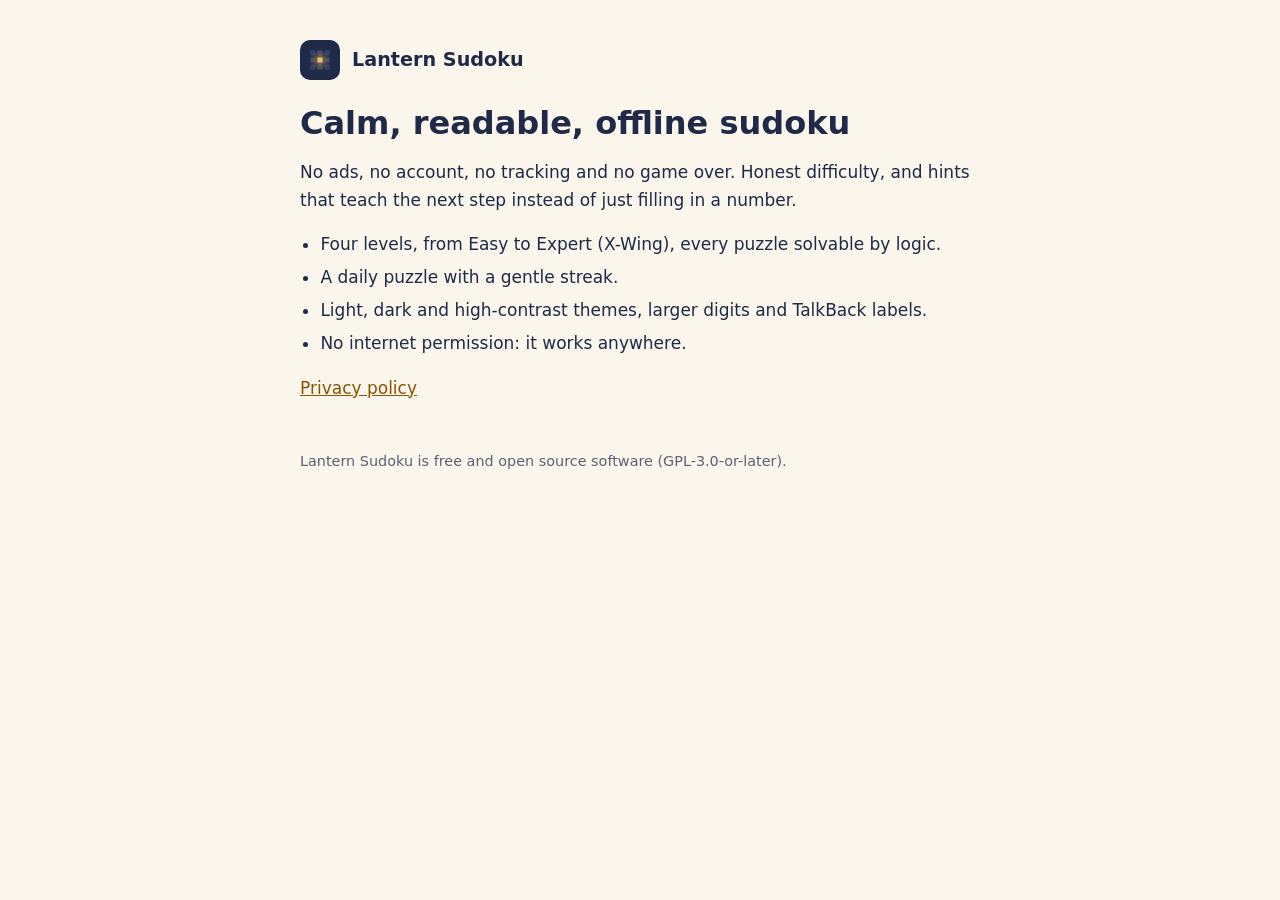
==== site/index.html @ 8b6ee81c "docs(site): privacy policy and home page for GitHub Pages site/privacy/index.html per ADR-009: no da" ====
<!doctype html>
<html lang="en">
<head>
  <meta charset="utf-8">
  <meta name="viewport" content="width=device-width, initial-scale=1">
  <title>Lantern Sudoku</title>
  <link rel="stylesheet" href="style.css">
  <link rel="icon" href="icon.svg">
</head>
<body>
<main>
  <a class="brand" href="./"><img src="icon.svg" alt=""> Lantern Sudoku</a>
  <h1>Calm, readable, offline sudoku</h1>
  <p>No ads, no account, no tracking and no game over. Honest difficulty, and hints that teach the next step instead of just filling in a number.</p>
  <ul>
    <li>Four levels, from Easy to Expert (X-Wing), every puzzle solvable by logic.</li>
    <li>A daily puzzle with a gentle streak.</li>
    <li>Light, dark and high-contrast themes, larger digits and TalkBack labels.</li>
    <li>No internet permission: it works anywhere.</li>
  </ul>
  <p><a href="privacy/">Privacy policy</a></p>
  <footer>Lantern Sudoku is free and open source software (GPL-3.0-or-later).</footer>
</main>
</body>
</html>
---- site/style.css ----
/* SPDX-License-Identifier: GPL-3.0-or-later */
/* Lantern Sudoku site: paper and ink, amber accent (design tokens, light and dark). */
:root { --accent: #8A5300; --ink: #1E2A47; --muted: #5A6176; --bg: #FBF6EC; --card: #F3EADB; --line: #E4D7BE; }
@media (prefers-color-scheme: dark) {
  :root { --accent: #F4BE63; --ink: #ECE6DA; --muted: #A8A396; --bg: #14161D; --card: #1D2029; --line: #2E3342; }
}
* { box-sizing: border-box; }
body { margin: 0; background: var(--bg); color: var(--ink); font: 17px/1.6 system-ui, -apple-system, "Segoe UI", Roboto, sans-serif; }
main { max-width: 720px; margin: 0 auto; padding: 40px 20px 64px; }
a { color: var(--accent); }
h1 { font-size: 2rem; line-height: 1.2; margin: 0 0 8px; }
h2 { font-size: 1.15rem; margin: 32px 0 8px; }
.muted { color: var(--muted); }
.card { background: var(--card); border: 1px solid var(--line); border-radius: 16px; padding: 20px 24px; margin: 24px 0; }
.brand { display: flex; align-items: center; gap: 12px; margin-bottom: 24px; font-weight: 700; font-size: 1.2rem; text-decoration: none; color: var(--ink); }
.brand img { width: 40px; height: 40px; border-radius: 10px; }
ul { padding-left: 1.2em; }
li { margin: 6px 0; }
footer { margin-top: 48px; font-size: 0.9rem; color: var(--muted); }
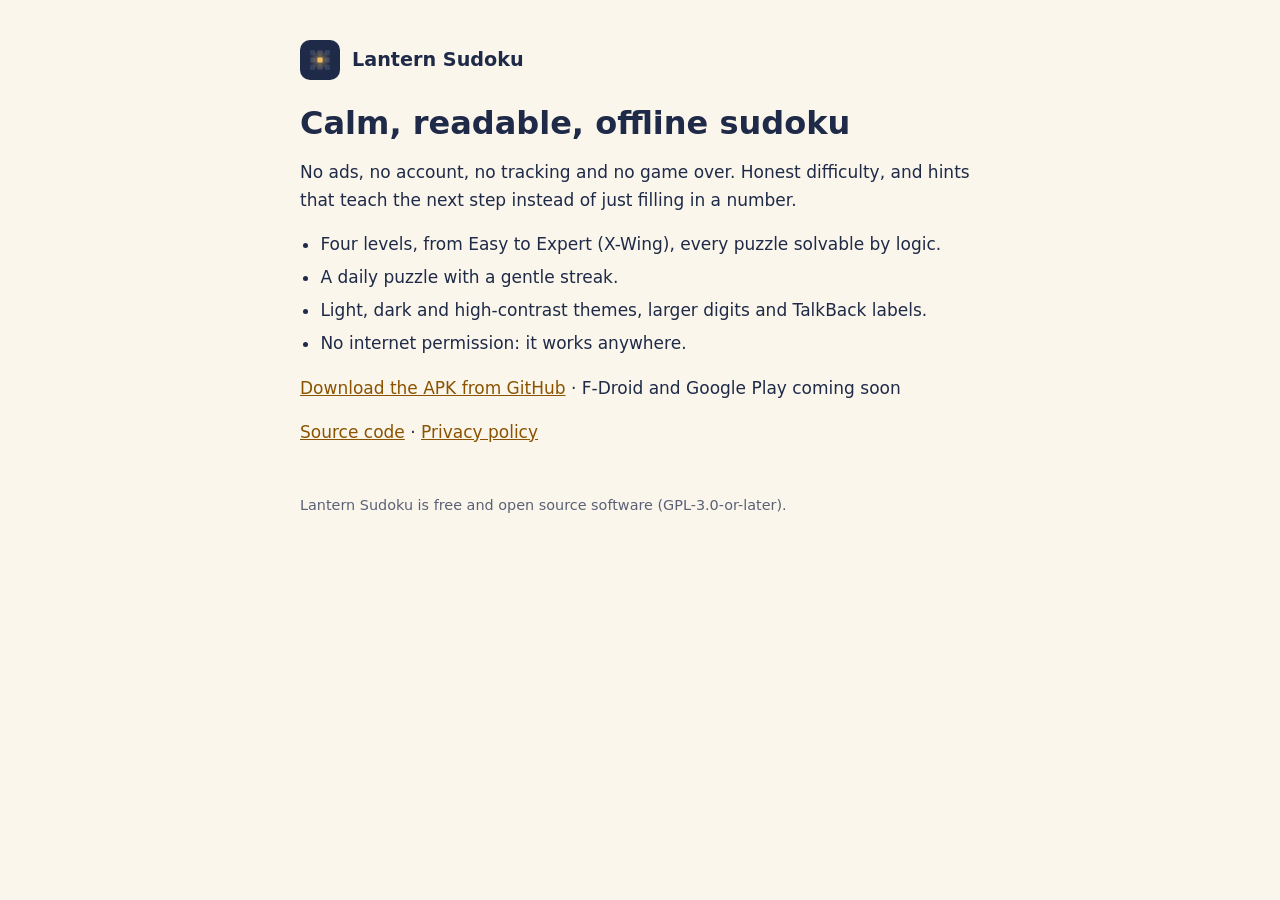
==== commit 078080c8: "docs: public README, CONTRIBUTING and site links - README: what the app is, screenshots, install cha" ====
--- a/site/index.html
+++ b/site/index.html
@@ -18,7 +18,8 @@
     <li>Light, dark and high-contrast themes, larger digits and TalkBack labels.</li>
     <li>No internet permission: it works anywhere.</li>
   </ul>
-  <p><a href="privacy/">Privacy policy</a></p>
+  <p><a href="https://github.com/ukpratik/lantern-sudoku/releases">Download the APK from GitHub</a> · F-Droid and Google Play coming soon</p>
+  <p><a href="https://github.com/ukpratik/lantern-sudoku">Source code</a> · <a href="privacy/">Privacy policy</a></p>
   <footer>Lantern Sudoku is free and open source software (GPL-3.0-or-later).</footer>
 </main>
 </body>
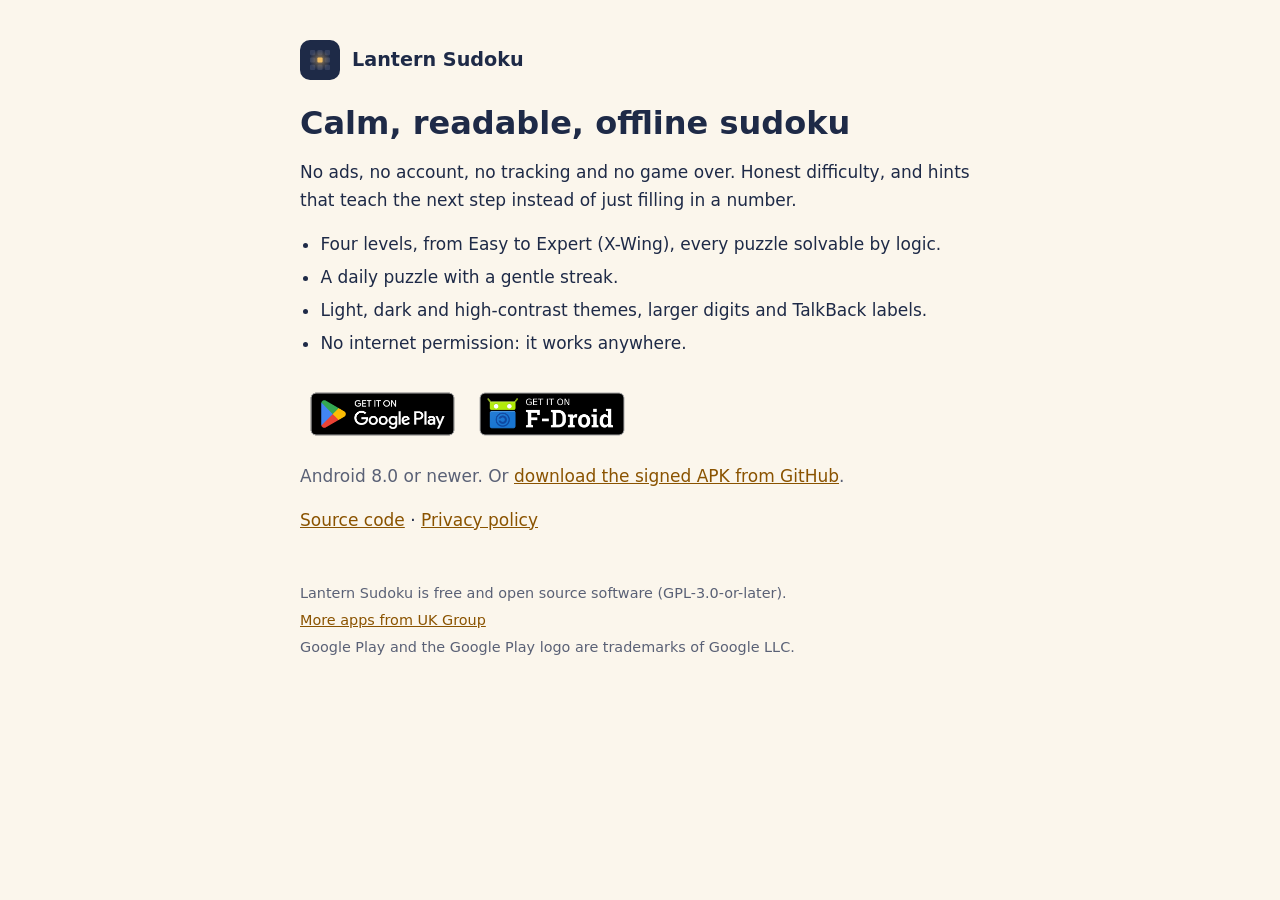
==== commit ff7b1bd4: "docs(site): store badges, SEO tags, sitemap and live install status F-Droid and Google Play are both" ====
--- a/site/index.html
+++ b/site/index.html
@@ -3,9 +3,60 @@
 <head>
   <meta charset="utf-8">
   <meta name="viewport" content="width=device-width, initial-scale=1">
-  <title>Lantern Sudoku</title>
+  <title>Lantern Sudoku – Calm Offline Sudoku with Hints That Teach (Android)</title>
+  <meta name="description" content="A calm, classic sudoku for Android with hints that teach the next technique, honest difficulty, a daily puzzle and high-contrast themes. No ads, no account, no permissions. Free and open source.">
+  <link rel="canonical" href="https://ukpratik.github.io/lantern-sudoku/">
+  <link rel="icon" href="icon.svg" type="image/svg+xml">
+  <link rel="icon" href="icon-512.png" type="image/png" sizes="512x512">
+  <link rel="apple-touch-icon" href="icon-512.png">
   <link rel="stylesheet" href="style.css">
-  <link rel="icon" href="icon.svg">
+
+  <meta property="og:type" content="website">
+  <meta property="og:site_name" content="Lantern Sudoku">
+  <meta property="og:title" content="Lantern Sudoku – calm offline sudoku with hints that teach">
+  <meta property="og:description" content="Hints that explain the technique, honest difficulty, a daily puzzle. No ads, no game over, no permissions.">
+  <meta property="og:url" content="https://ukpratik.github.io/lantern-sudoku/">
+  <meta property="og:image" content="https://ukpratik.github.io/lantern-sudoku/og.png">
+  <meta property="og:image:type" content="image/png">
+  <meta property="og:image:width" content="1200">
+  <meta property="og:image:height" content="630">
+  <meta property="og:image:alt" content="Lantern Sudoku: calm sudoku with hints that teach. No ads. Fully offline.">
+
+  <meta name="twitter:card" content="summary_large_image">
+  <meta name="twitter:title" content="Lantern Sudoku – calm offline sudoku with hints that teach">
+  <meta name="twitter:description" content="Honest difficulty, daily puzzle, high-contrast themes. No ads, no permissions. Open source.">
+  <meta name="twitter:image" content="https://ukpratik.github.io/lantern-sudoku/og.png">
+  <meta name="twitter:image:alt" content="Lantern Sudoku: calm sudoku with hints that teach. No ads. Fully offline.">
+
+  <script type="application/ld+json">
+  {
+    "@context": "https://schema.org",
+    "@type": ["MobileApplication", "VideoGame"],
+    "name": "Lantern Sudoku",
+    "alternateName": "Lantern Sudoku: Learn & Unwind",
+    "description": "Calm offline sudoku with hints that teach the next technique, honest difficulty and a daily puzzle.",
+    "operatingSystem": "Android 8.0 or later",
+    "applicationCategory": "GameApplication",
+    "genre": ["Puzzle", "Logic"],
+    "gamePlatform": "Android",
+    "playMode": "SinglePlayer",
+    "url": "https://ukpratik.github.io/lantern-sudoku/",
+    "image": "https://ukpratik.github.io/lantern-sudoku/og.png",
+    "installUrl": "https://play.google.com/store/apps/details?id=io.github.ukpratik.lanternsudoku.play",
+    "sameAs": [
+      "https://play.google.com/store/apps/details?id=io.github.ukpratik.lanternsudoku.play",
+      "https://f-droid.org/packages/io.github.ukpratik.lanternsudoku/",
+      "https://github.com/ukpratik/lantern-sudoku"
+    ],
+    "accessibilityFeature": ["highContrastDisplay", "largePrint"],
+    "accessibilityControl": ["fullTouchControl"],
+    "license": "https://www.gnu.org/licenses/gpl-3.0.html",
+    "isAccessibleForFree": true,
+    "offers": { "@type": "Offer", "price": "0", "priceCurrency": "USD" },
+    "publisher": { "@type": "Organization", "name": "UK Group", "url": "https://ukpratik.github.io/awesomeaiapplications/" },
+    "author": { "@type": "Organization", "name": "UK Group" }
+  }
+  </script>
 </head>
 <body>
 <main>
@@ -18,9 +69,17 @@
     <li>Light, dark and high-contrast themes, larger digits and TalkBack labels.</li>
     <li>No internet permission: it works anywhere.</li>
   </ul>
-  <p><a href="https://github.com/ukpratik/lantern-sudoku/releases">Download the APK from GitHub</a> · F-Droid and Google Play coming soon</p>
+  <p class="badges">
+    <a href="https://play.google.com/store/apps/details?id=io.github.ukpratik.lanternsudoku.play&amp;utm_source=website&amp;utm_medium=badge"><img src="badge-google-play.png" alt="Get it on Google Play" width="646" height="250"></a>
+    <a href="https://f-droid.org/packages/io.github.ukpratik.lanternsudoku/"><img src="badge-fdroid.png" alt="Get it on F-Droid" width="646" height="250"></a>
+  </p>
+  <p class="muted">Android 8.0 or newer. Or <a href="https://github.com/ukpratik/lantern-sudoku/releases">download the signed APK from GitHub</a>.</p>
   <p><a href="https://github.com/ukpratik/lantern-sudoku">Source code</a> · <a href="privacy/">Privacy policy</a></p>
-  <footer>Lantern Sudoku is free and open source software (GPL-3.0-or-later).</footer>
+  <footer>
+    <p>Lantern Sudoku is free and open source software (GPL-3.0-or-later).</p>
+    <p><a href="https://ukpratik.github.io/awesomeaiapplications/">More apps from UK Group</a></p>
+    <p>Google Play and the Google Play logo are trademarks of Google LLC.</p>
+  </footer>
 </main>
 </body>
 </html>
--- a/site/style.css
+++ b/site/style.css
@@ -17,3 +17,7 @@
 ul { padding-left: 1.2em; }
 li { margin: 6px 0; }
 footer { margin-top: 48px; font-size: 0.9rem; color: var(--muted); }
+.badges { display: flex; flex-wrap: wrap; align-items: center; gap: 4px; margin: 24px 0 4px; }
+.badges a { display: inline-block; line-height: 0; }
+.badges img { width: auto; height: 64px; }
+footer p { margin: 4px 0; }
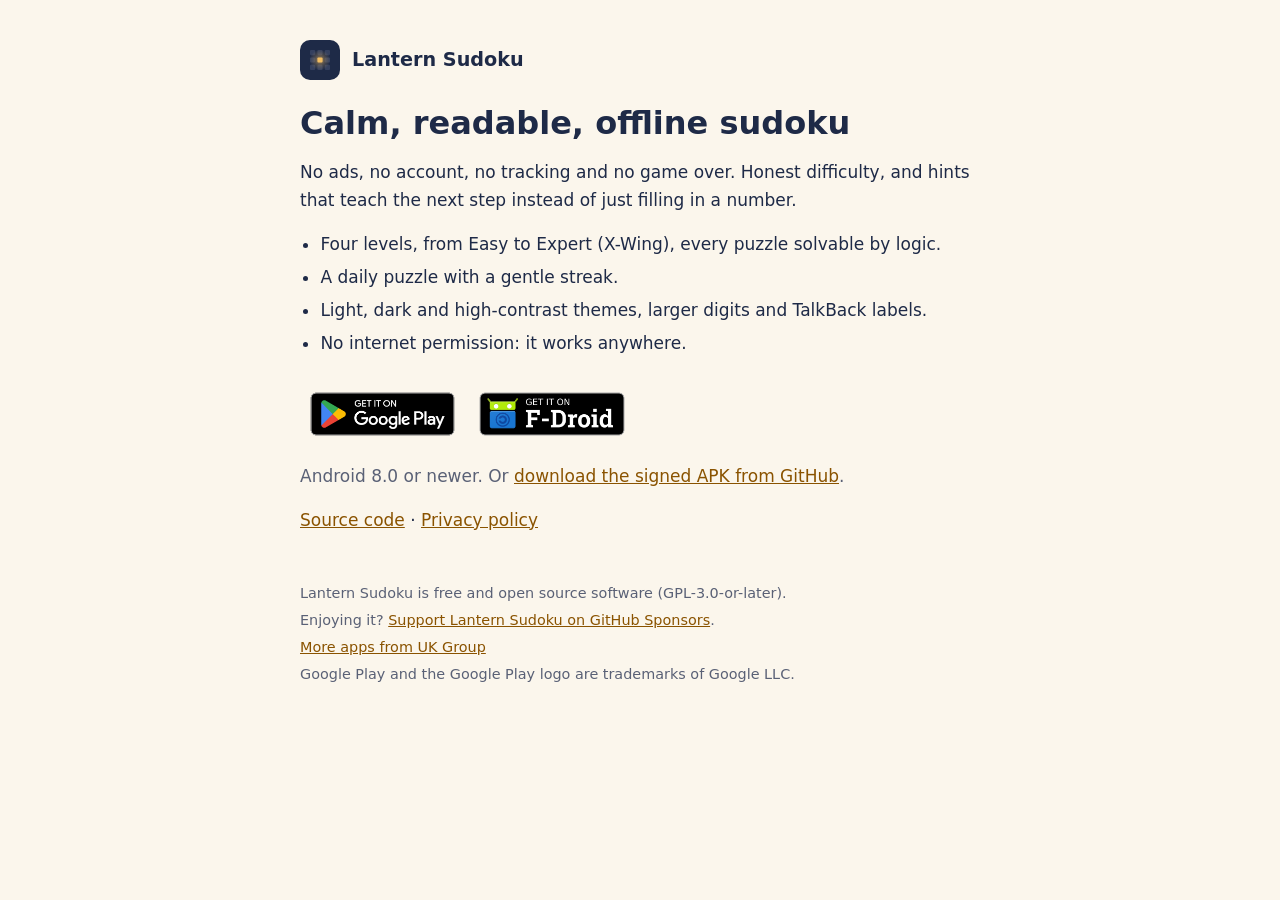
==== commit 1eb6e927: "Add GitHub Sponsors links (FUNDING.yml, README, website) Co-Authored-By: Claude Opus 5.5 <noreply@an" ====
--- a/site/index.html
+++ b/site/index.html
@@ -77,6 +77,7 @@
   <p><a href="https://github.com/ukpratik/lantern-sudoku">Source code</a> · <a href="privacy/">Privacy policy</a></p>
   <footer>
     <p>Lantern Sudoku is free and open source software (GPL-3.0-or-later).</p>
+    <p>Enjoying it? <a href="https://github.com/sponsors/ukpratik" rel="noopener">Support Lantern Sudoku on GitHub Sponsors</a>.</p>
     <p><a href="https://ukpratik.github.io/awesomeaiapplications/">More apps from UK Group</a></p>
     <p>Google Play and the Google Play logo are trademarks of Google LLC.</p>
   </footer>
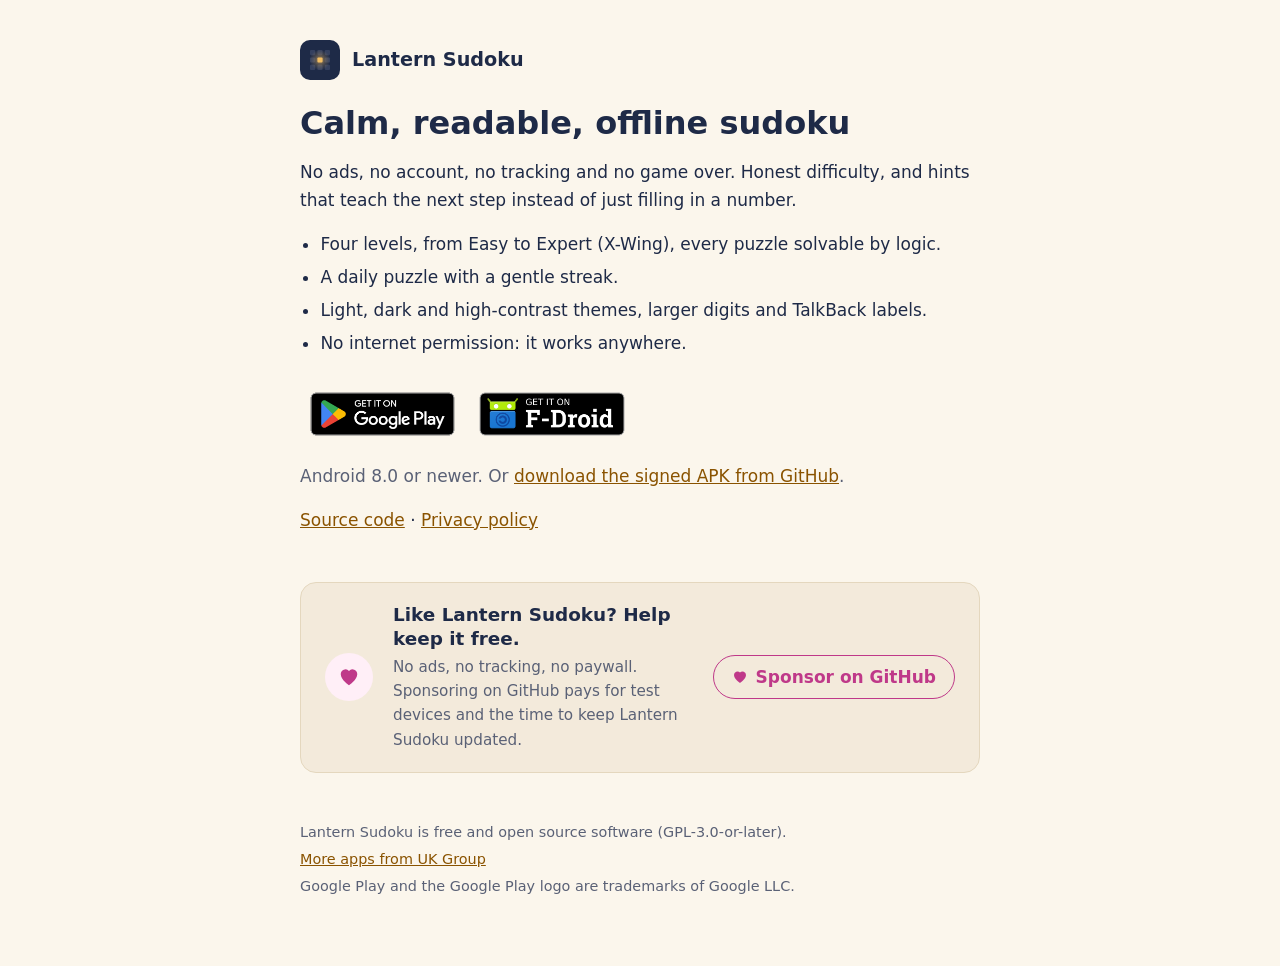
==== commit d93806a6: "Style the GitHub Sponsors support card and README badge Co-Authored-By: Claude Opus 5.5 <noreply@ant" ====
--- a/site/index.html
+++ b/site/index.html
@@ -75,9 +75,17 @@
   </p>
   <p class="muted">Android 8.0 or newer. Or <a href="https://github.com/ukpratik/lantern-sudoku/releases">download the signed APK from GitHub</a>.</p>
   <p><a href="https://github.com/ukpratik/lantern-sudoku">Source code</a> · <a href="privacy/">Privacy policy</a></p>
+  <aside class="support" aria-labelledby="support-title">
+    <span class="support-heart"><svg viewBox="0 0 16 16" aria-hidden="true" focusable="false"><path d="M8 14s-6-3.9-6-8a3.5 3.5 0 0 1 6-2.45A3.5 3.5 0 0 1 14 6c0 4.1-6 8-6 8z"/></svg></span>
+    <div class="support-text">
+      <h2 id="support-title">Like Lantern Sudoku? Help keep it free.</h2>
+      <p>No ads, no tracking, no paywall. Sponsoring on GitHub pays for test devices and the time to keep Lantern Sudoku updated.</p>
+    </div>
+    <a class="btn-sponsor" href="https://github.com/sponsors/ukpratik" rel="noopener"><svg viewBox="0 0 16 16" aria-hidden="true" focusable="false"><path d="M8 14s-6-3.9-6-8a3.5 3.5 0 0 1 6-2.45A3.5 3.5 0 0 1 14 6c0 4.1-6 8-6 8z"/></svg><span>Sponsor on GitHub</span></a>
+  </aside>
+
   <footer>
     <p>Lantern Sudoku is free and open source software (GPL-3.0-or-later).</p>
-    <p>Enjoying it? <a href="https://github.com/sponsors/ukpratik" rel="noopener">Support Lantern Sudoku on GitHub Sponsors</a>.</p>
     <p><a href="https://ukpratik.github.io/awesomeaiapplications/">More apps from UK Group</a></p>
     <p>Google Play and the Google Play logo are trademarks of Google LLC.</p>
   </footer>
--- a/site/style.css
+++ b/site/style.css
@@ -21,3 +21,19 @@
 .badges a { display: inline-block; line-height: 0; }
 .badges img { width: auto; height: 64px; }
 footer p { margin: 4px 0; }
+
+/* Support card (GitHub Sponsors) */
+:root { --sponsor: #BF3989; --sponsor-soft: #FFEFF7; --on-sponsor: #FFFFFF; }
+@media (prefers-color-scheme: dark) { :root { --sponsor: #DB61A2; --sponsor-soft: #3A1D2D; --on-sponsor: #1A0E14; } }
+.support { display: flex; flex-wrap: wrap; align-items: center; gap: 16px 20px; margin: 48px 0 0; padding: 20px 24px; background: var(--card); border: 1px solid var(--line); border-radius: 16px; }
+.support-heart { flex: none; display: grid; place-items: center; width: 48px; height: 48px; border-radius: 50%; background: var(--sponsor-soft); color: var(--sponsor); }
+.support-heart svg { width: 22px; height: 22px; fill: currentColor; }
+.support-text { flex: 1 1 260px; min-width: 0; }
+.support-text h2, .support-text h3 { margin: 0 0 4px; font-size: 1.15rem; line-height: 1.3; }
+.support-text p { margin: 0; color: var(--muted); font-size: 0.95rem; }
+.btn-sponsor { display: inline-flex; align-items: center; gap: 8px; min-height: 44px; padding: 0 18px; border: 1.5px solid var(--sponsor); border-radius: 999px; color: var(--sponsor); font-weight: 600; text-decoration: none; white-space: nowrap; transition: background-color .15s, color .15s; }
+.btn-sponsor svg { width: 16px; height: 16px; fill: currentColor; }
+.btn-sponsor:hover { background: var(--sponsor); color: var(--on-sponsor); text-decoration: none; }
+.btn-sponsor:focus-visible { outline: 2px solid var(--sponsor); outline-offset: 3px; }
+@media (max-width: 480px) { .support { padding: 20px; } .btn-sponsor { width: 100%; justify-content: center; } }
+@media (prefers-reduced-motion: reduce) { .btn-sponsor { transition: none; } }
